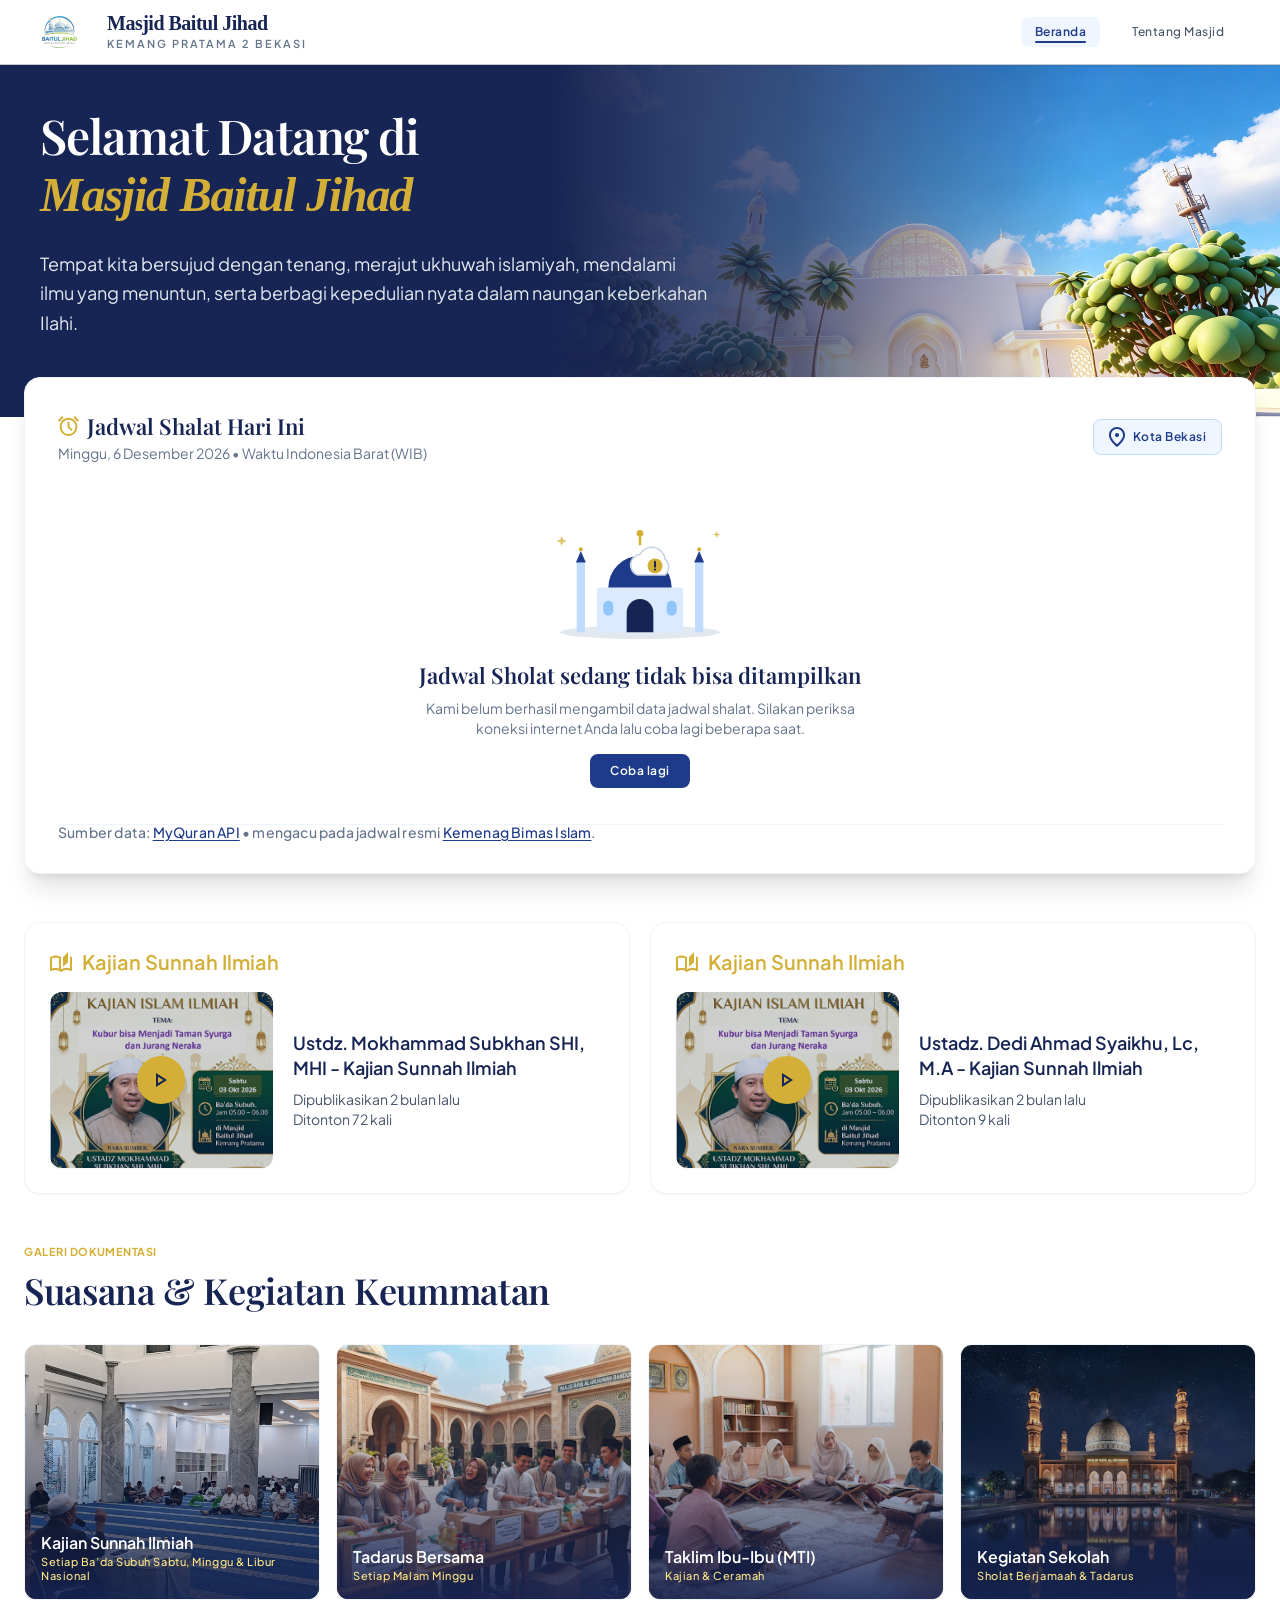
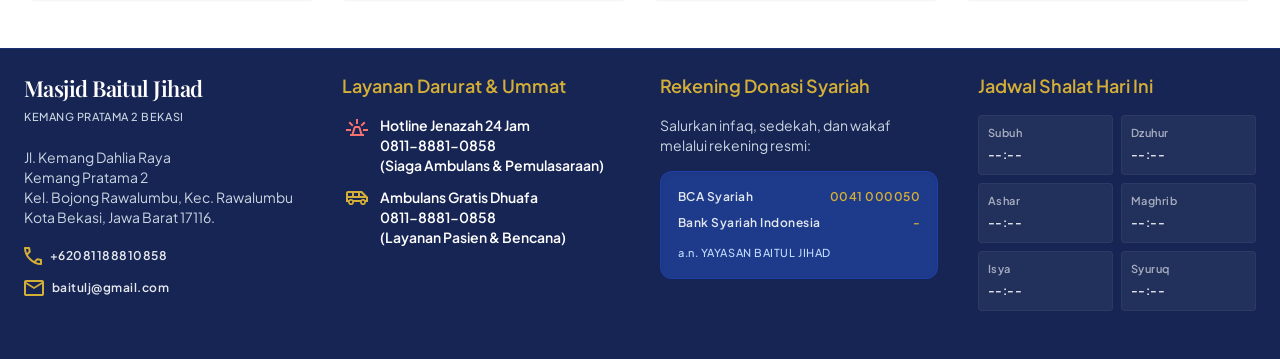
==== index.html @ f1023085 "Initial commit Co-Authored-By: Claude Sonnet 5.5 <noreply@anthropic.com>" ====
<!DOCTYPE html>
<html lang="id">
<head>
  <meta charset="UTF-8">
  <meta name="viewport" content="width=device-width, initial-scale=1">
  <title>Masjid Baitul Jihad — Beranda &amp; Jadwal Shalat</title>
  <link rel="preconnect" href="https://fonts.googleapis.com">
  <link rel="preconnect" href="https://fonts.gstatic.com" crossorigin>
  <link href="https://fonts.googleapis.com/css2?family=Playfair+Display:wght@500;600;700&family=Plus+Jakarta+Sans:wght@400;500;600;700&display=swap" rel="stylesheet">
  <link rel="stylesheet" href="css/style.css">
</head>
<body>
  <header class="site-header">
    <div class="container">
      <a href="index.html" class="brand">
        <img src="assets/images/logo.png" alt="Logo Masjid Baitul Jihad">
        <div>
          <div class="brand-name">Masjid Baitul Jihad</div>
          <div class="brand-sub">Kemang Pratama 2 Bekasi</div>
        </div>
      </a>
      <nav class="nav">
        <a href="index.html" class="active">Beranda</a>
        <a href="tentang.html">Tentang Masjid</a>
      </nav>
    </div>
  </header>

  <main>
    <section class="hero">
      <div class="hero-img"><img src="assets/images/hero.png" alt="Kemegahan Arsitektur Masjid Baitul Jihad"></div>
      <div class="hero-content">
        <h1>Selamat Datang di <span class="title-italic">Masjid Baitul Jihad</span></h1>
        <p>Tempat kita bersujud dengan tenang, merajut ukhuwah islamiyah, mendalami ilmu yang menuntun, serta berbagi kepedulian nyata dalam naungan keberkahan Ilahi.</p>
      </div>
    </section>

    <section class="prayer-wrap" aria-label="Jadwal Shalat">
      <div class="prayer-card" id="prayer-card" data-state="loading">
        <div class="prayer-head">
          <div>
            <h2><img src="assets/icons/clock-outline.svg" alt="">Jadwal Shalat Hari Ini</h2>
            <p id="date-line">Memuat jadwal… • Waktu Indonesia Barat (WIB)</p>
          </div>
          <div class="city-chip"><img src="assets/icons/location-pin.svg" alt="">Kota Bekasi</div>
        </div>

        <div class="prayer-error" id="prayer-error" role="alert">
          <img src="assets/images/jadwal-error.svg" alt="" width="200" height="133">
          <h3>Jadwal Sholat sedang tidak bisa ditampilkan</h3>
          <p>Kami belum berhasil mengambil data jadwal shalat. Silakan periksa koneksi internet Anda lalu coba lagi beberapa saat.</p>
          <button type="button" class="retry-btn" id="prayer-retry">Coba lagi</button>
        </div>

        <div class="next-bar">
          <div class="mosaic"><img src="assets/images/mosaic-pattern.jpg" alt=""></div>
          <div class="next-info">
            <div class="next-icon"><img src="assets/icons/clock.svg" alt=""></div>
            <div>
              <div class="next-label">
                <span class="eyebrow">Waktu shalat berikutnya</span>
              </div>
              <div class="next-line">
                <div class="next-name" id="next-name">--:-- WIB</div>
                <span class="pill">Iqamah +10m</span>
              </div>
            </div>
          </div>
          <div class="countdown" id="countdown">
            <div class="cd-unit"><span class="cd-num" id="cd-h">--</span><span class="cd-label">Jam</span></div>
            <span class="cd-sep">:</span>
            <div class="cd-unit"><span class="cd-num" id="cd-m">--</span><span class="cd-label">Menit</span></div>
            <span class="cd-sep">:</span>
            <div class="cd-unit"><span class="cd-num" id="cd-s">--</span><span class="cd-label">Detik</span></div>
          </div>
        </div>

        <div class="timetable">
          <div class="slot" data-prayer="imsak"><span class="slot-badge">Berikutnya</span><span class="slot-name">Imsak</span><span class="slot-time">--:--</span></div>
          <div class="slot" data-prayer="subuh"><span class="slot-badge">Berikutnya</span><span class="slot-name">Subuh</span><span class="slot-time">--:--</span></div>
          <div class="slot" data-prayer="terbit"><span class="slot-badge">Berikutnya</span><span class="slot-name">Syuruq</span><span class="slot-time">--:--</span></div>
          <div class="slot" data-prayer="dzuhur"><span class="slot-badge">Berikutnya</span><span class="slot-name">Dzuhur</span><span class="slot-time">--:--</span></div>
          <div class="slot" data-prayer="ashar"><span class="slot-badge">Berikutnya</span><span class="slot-name">Ashar</span><span class="slot-time">--:--</span></div>
          <div class="slot" data-prayer="maghrib"><span class="slot-badge">Berikutnya</span><span class="slot-name">Maghrib</span><span class="slot-time">--:--</span></div>
          <div class="slot" data-prayer="isya"><span class="slot-badge">Berikutnya</span><span class="slot-name">Isya</span><span class="slot-time">--:--</span></div>
        </div>

        <p class="prayer-source">Sumber data: <a href="https://api.myquran.com/" target="_blank" rel="noopener">MyQuran API</a> • mengacu pada jadwal resmi <a href="https://bimasislam.kemenag.go.id/jadwalshalat" target="_blank" rel="noopener">Kemenag Bimas Islam</a>.</p>
      </div>
    </section>

    <section class="kajian" aria-label="Kajian Terbaru">
      <article class="kajian-card" data-slot="sabtu">
        <div>
          <h3><img src="assets/icons/book.svg" alt="">Kajian Sunnah Ilmiah</h3>
          <div class="kajian-body" data-state="empty">
            <a class="video-thumb" href="https://www.youtube.com/@Baitulj" target="_blank" rel="noopener" aria-label="Buka kanal YouTube Masjid Baitul Jihad">
              <img data-field="thumb" src="assets/images/kajian-sabtu.jpg" alt="">
              <div class="video-overlay"><div class="play-btn"><img src="assets/icons/play.svg" alt=""></div></div>
            </a>
            <div class="kajian-text">
              <h4 data-field="title">Video terbaru belum tersedia</h4>
              <div class="kajian-stats">
                <p data-field="meta">Dipublikasikan di YouTube</p>
                <p data-field="views">Kanal YouTube Masjid Baitul Jihad</p>
              </div>
            </div>
          </div>
        </div>
      </article>

      <article class="kajian-card" data-slot="ahad">
        <div>
          <h3><img src="assets/icons/book.svg" alt="">Kajian Sunnah Ilmiah</h3>
          <div class="kajian-body" data-state="empty">
            <a class="video-thumb" href="https://www.youtube.com/@Baitulj" target="_blank" rel="noopener" aria-label="Buka kanal YouTube Masjid Baitul Jihad">
              <img data-field="thumb" src="assets/images/kajian-sabtu.jpg" alt="">
              <div class="video-overlay"><div class="play-btn"><img src="assets/icons/play.svg" alt=""></div></div>
            </a>
            <div class="kajian-text">
              <h4 data-field="title">Video terbaru belum tersedia</h4>
              <div class="kajian-stats">
                <p data-field="meta">Dipublikasikan di YouTube</p>
                <p data-field="views">Kanal YouTube Masjid Baitul Jihad</p>
              </div>
            </div>
          </div>
        </div>
      </article>
    </section>

    <section class="section" aria-label="Galeri">
      <div class="section-head">
        <span class="eyebrow">Galeri Dokumentasi</span>
        <h2>Suasana &amp; Kegiatan Keummatan</h2>
      </div>
      <div class="gallery">
        <figure class="photo">
          <img src="assets/images/gallery-1.jpg" alt="Kajian Sunnah Ilmiah">
          <figcaption class="photo-caption"><strong>Kajian Sunnah Ilmiah</strong><span>Setiap Ba’da Subuh Sabtu, Minggu &amp; Libur Nasional</span></figcaption>
        </figure>
        <figure class="photo">
          <img src="assets/images/gallery-2.jpg" alt="Tadarus Bersama">
          <figcaption class="photo-caption"><strong>Tadarus Bersama</strong><span>Setiap Malam Minggu</span></figcaption>
        </figure>
        <figure class="photo">
          <img src="assets/images/gallery-3.jpg" alt="Taklim Ibu-Ibu (MTI)">
          <figcaption class="photo-caption"><strong>Taklim Ibu-Ibu (MTI)</strong><span>Kajian &amp; Ceramah</span></figcaption>
        </figure>
        <figure class="photo">
          <img src="assets/images/gallery-4.jpg" alt="Kegiatan Sekolah">
          <figcaption class="photo-caption"><strong>Kegiatan Sekolah</strong><span>Sholat Berjamaah &amp; Tadarus</span></figcaption>
        </figure>
      </div>
    </section>
  </main>

  <footer class="site-footer">
    <div class="footer-grid">
      <div class="footer-col">
        <div class="footer-brand"><strong>Masjid Baitul Jihad</strong><span>Kemang Pratama 2 Bekasi</span></div>
        <p class="footer-addr">Jl. Kemang Dahlia Raya<br>Kemang Pratama 2<br>Kel. Bojong Rawalumbu, Kec. Rawalumbu<br>Kota Bekasi, Jawa Barat 17116.</p>
        <div class="footer-contact">
          <div><img src="assets/icons/phone.svg" width="18" height="18" alt="">+62081188810858</div>
          <div><img src="assets/icons/mail.svg" width="20" height="16" alt="">baitulj@gmail.com</div>
        </div>
      </div>
      <div class="footer-col">
        <h4>Layanan Darurat &amp; Ummat</h4>
        <div>
          <div class="service"><img src="assets/icons/hotline.svg" alt=""><div>Hotline Jenazah 24 Jam<br>0811-8881-0858<br>(Siaga Ambulans &amp; Pemulasaraan)</div></div>
          <div class="service"><img src="assets/icons/ambulance.svg" alt=""><div>Ambulans Gratis Dhuafa<br>0811-8881-0858<br>(Layanan Pasien &amp; Bencana)</div></div>
        </div>
      </div>
      <div class="footer-col">
        <h4>Rekening Donasi Syariah</h4>
        <p>Salurkan infaq, sedekah, dan wakaf<br>melalui rekening resmi:</p>
        <div class="bank-card">
          <div class="bank-row"><span>BCA Syariah</span><b>0041 000050</b></div>
          <div class="bank-row"><span>Bank Syariah Indonesia</span><b>-</b></div>
          <div class="bank-owner">a.n. YAYASAN BAITUL JIHAD</div>
        </div>
      </div>
      <div class="footer-col">
        <h4>Jadwal Shalat Hari Ini</h4>
        <div class="mini-times">
          <div class="mini-time" data-mini="subuh" data-label="Subuh"><small>Subuh</small><span>--:--</span></div>
          <div class="mini-time" data-mini="dzuhur" data-label="Dzuhur"><small>Dzuhur</small><span>--:--</span></div>
          <div class="mini-time" data-mini="ashar" data-label="Ashar"><small>Ashar</small><span>--:--</span></div>
          <div class="mini-time" data-mini="maghrib" data-label="Maghrib"><small>Maghrib</small><span>--:--</span></div>
          <div class="mini-time" data-mini="isya" data-label="Isya"><small>Isya</small><span>--:--</span></div>
          <div class="mini-time" data-mini="terbit" data-label="Syuruq"><small>Syuruq</small><span>--:--</span></div>
        </div>
      </div>
    </div>
  </footer>

  <script src="js/main.js"></script>
  <script src="js/youtube.js"></script>
</body>
</html>
---- css/style.css ----
:root {
  --navy-950: #172554;
  --navy-900: #1e3a8a;
  --navy-800: #1e40af;
  --gold: #d4af37;
  --slate-50: #f8fafc;
  --slate-100: #f1f5f9;
  --slate-200: #e2e8f0;
  --slate-300: #cbd5e1;
  --slate-500: #64748b;
  --slate-600: #475569;
  --slate-700: #334155;
  --serif: "Playfair Display", Georgia, serif;
  --sans: "Plus Jakarta Sans", system-ui, sans-serif;
}

*, *::before, *::after { box-sizing: border-box; margin: 0; padding: 0; }
html { scroll-behavior: smooth; -webkit-text-size-adjust: 100%; text-size-adjust: 100%; }
body { font-family: var(--sans); color: var(--slate-600); background: #fff; line-height: 1.5; -webkit-font-smoothing: antialiased; }
img { display: block; max-width: 100%; }
a { color: inherit; text-decoration: none; }
.container { max-width: 1280px; margin: 0 auto; padding: 0 24px; }
.eyebrow { font-size: 11px; font-weight: 700; letter-spacing: .55px; text-transform: uppercase; color: var(--gold); }
.title-italic { font-family: "Liberation Serif", "Times New Roman", serif; font-style: italic; font-weight: 700; color: var(--gold); }

/* Header */
.site-header { position: sticky; top: 0; z-index: 50; background: rgba(255,255,255,.95); backdrop-filter: blur(6px); border-bottom: 1px solid #c7c7cc; box-shadow: 0 1px 2px rgba(0,0,0,.05); }
.site-header .container { height: 64px; display: flex; align-items: center; justify-content: space-between; }
.brand { display: flex; align-items: center; gap: 12px; }
.brand img { height: 40px; width: auto; }
.brand-name { font-family: "Liberation Serif", "Times New Roman", serif; font-weight: 700; font-size: 20px; letter-spacing: -.5px; color: var(--navy-950); line-height: 25px; }
.brand-sub { font-size: 11px; font-weight: 600; letter-spacing: 1.98px; text-transform: uppercase; color: var(--slate-500); line-height: 16.5px; }
.nav { display: flex; align-items: center; gap: 20px; padding: 0 20px; }
.nav a { position: relative; padding: 6px 12px; border-radius: 8px; font-size: 12px; font-weight: 500; letter-spacing: .48px; color: var(--slate-600); transition: background .2s; }
.nav a:hover { background: var(--slate-100); }
.nav a.active { background: #eff6ff; color: var(--navy-900); font-weight: 600; padding: 6px 14px; }
.nav a.active::after { content: ""; position: absolute; left: 14px; right: 14px; bottom: 4px; height: 2px; border-radius: 9999px; background: var(--navy-900); }

/* Hero */
.hero { position: relative; background: var(--navy-950); overflow: hidden; }
.hero-img { position: absolute; top: 0; bottom: 0; right: 0; width: 60%; }
.hero-img img { width: 100%; height: 100%; object-fit: cover; object-position: right center; }
.hero-img::after { content: ""; position: absolute; inset: 0; background: linear-gradient(90deg, var(--navy-950) 5.6%, rgba(23,37,84,.7) 36.6%, rgba(23,37,84,0) 74.8%); }
.hero-content { position: relative; padding: 40px 24px 80px 40px; max-width: 1280px; margin: 0 auto; }
.hero h1, .page-banner h1 { font-family: var(--serif); font-weight: 600; font-size: 48px; line-height: 60px; letter-spacing: -1.2px; color: #fff; }
.hero h1 .title-italic, .page-banner h1 .title-italic { display: block; }
.hero p { margin-top: 24px; max-width: 672px; font-size: 18px; line-height: 29.25px; color: var(--slate-200); }

/* Prayer card */
.prayer-wrap { position: relative; padding: 0 24px; margin-top: -40px; z-index: 5; }
.prayer-card { max-width: 1232px; margin: 0 auto; background: #fff; border: 1px solid var(--slate-100); border-radius: 16px; padding: 33px; box-shadow: 0 20px 25px -5px rgba(0,0,0,.1), 0 8px 10px -6px rgba(0,0,0,.1); }
.prayer-head { display: flex; justify-content: space-between; align-items: center; gap: 16px; padding-bottom: 24px; flex-wrap: wrap; }
.prayer-head h2 { display: flex; align-items: center; gap: 8px; font-family: var(--serif); font-weight: 600; font-size: 22px; line-height: 30px; color: var(--navy-950); }
.prayer-head h2 img { width: 21px; height: 20px; }
.prayer-head p { font-size: 14px; line-height: 20px; color: var(--slate-500); margin-top: 2px; }
.city-chip { display: flex; align-items: center; gap: 8px; background: #eff6ff; border: 1px solid #bfdbfe; border-radius: 8px; padding: 7px 15px; font-size: 12px; font-weight: 600; letter-spacing: .48px; color: var(--navy-900); }
.city-chip img { width: 16px; height: 20px; }
.next-bar { position: relative; overflow: hidden; display: flex; justify-content: space-between; align-items: center; gap: 16px; flex-wrap: wrap; padding: 21px; border: 1px solid var(--navy-800); border-radius: 12px; background: linear-gradient(90deg, var(--navy-950), var(--navy-900) 50%, var(--navy-950)); box-shadow: 0 10px 15px -3px rgba(0,0,0,.1), 0 4px 6px -4px rgba(0,0,0,.1); }
.next-bar .mosaic { position: absolute; inset: 0; opacity: .1; }
.next-bar .mosaic img { width: 100%; height: 100%; object-fit: cover; }
.next-info { position: relative; display: flex; align-items: center; gap: 16px; }
.next-icon { flex: none; width: 48px; height: 48px; background: var(--gold); border-radius: 12px; display: grid; place-items: center; box-shadow: 0 1px 1px rgba(0,0,0,.05); }
.next-icon img { width: 20px; height: 20px; }
.next-label { display: flex; align-items: center; gap: 8px; }
.next-label .eyebrow { font-weight: 700; }
.pill { background: rgba(255,255,255,.1); border: 1px solid rgba(255,255,255,.2); border-radius: 9999px; padding: 3px 9px; font-size: 11px; font-weight: 600; letter-spacing: .55px; color: #fff; }
.next-line { display: flex; align-items: center; flex-wrap: wrap; gap: 4px 12px; }
.next-name { font-size: 20px; font-weight: 600; line-height: 28px; color: #fff; }
.countdown { position: relative; display: flex; align-items: center; gap: 12px; padding: 11px 21px; background: rgba(0,0,0,.25); backdrop-filter: blur(4px); border: 1px solid rgba(255,255,255,.1); border-radius: 12px; }
.cd-unit { display: flex; flex-direction: column; align-items: center; min-width: 32px; }
.cd-num { font-family: var(--serif); font-weight: 700; font-size: 22px; line-height: 30px; color: var(--gold); }
.cd-label { font-size: 11px; font-weight: 500; letter-spacing: .55px; color: var(--slate-300); line-height: 14px; }
.cd-sep { font-family: var(--serif); font-weight: 500; font-size: 22px; color: var(--gold); line-height: 30px; align-self: flex-start; padding-top: 0; }
.timetable { display: flex; gap: 16px; padding-top: 30px; }
.slot { position: relative; flex: 1; display: flex; flex-direction: column; align-items: center; justify-content: center; background: var(--slate-50); border: 1px solid var(--slate-100); border-radius: 12px; padding: 21px 17px; }
.slot-name { font-size: 11px; font-weight: 500; letter-spacing: .55px; text-transform: uppercase; color: var(--slate-500); line-height: 14px; }
.slot-time { margin-top: 4px; font-size: 20px; font-weight: 700; line-height: 28px; color: var(--navy-950); }
.slot.active { background: var(--navy-900); border: 2px solid var(--gold); padding: 18px; box-shadow: 0 10px 15px -3px rgba(0,0,0,.1), 0 4px 6px -4px rgba(0,0,0,.1); }
.slot.active .slot-name { color: #fcd34d; font-weight: 700; }
.slot.active .slot-time { font-family: var(--serif); font-size: 22px; line-height: 30px; color: #fff; }
.slot-badge { display: none; position: absolute; top: -10px; left: 50%; transform: translateX(-50%); background: var(--gold); color: var(--navy-950); font-size: 11px; font-weight: 700; letter-spacing: .55px; padding: 2px 10px; border-radius: 9999px; white-space: nowrap; }
.slot.active .slot-badge { display: block; }

/* Kajian */
.kajian { display: flex; gap: 20px; padding: 48px 24px 20px; max-width: 1280px; margin: 0 auto; }
.kajian-card { flex: 1; min-width: 0; display: flex; flex-direction: column; justify-content: space-between; background: #fff; border: 1px solid var(--slate-100); border-radius: 16px; padding: 25px; box-shadow: 0 1px 1px rgba(0,0,0,.05); }
.kajian-card h3 { font-size: 20px; font-weight: 600; line-height: 28px; color: var(--navy-950); padding-bottom: 16px; }
.kajian-body { display: grid; grid-template-columns: 5fr 7fr; gap: 20px; min-height: 176px; }
.video-thumb { position: relative; height: 176px; border-radius: 12px; overflow: hidden; box-shadow: 0 1px 2px rgba(0,0,0,.05); cursor: pointer; }
.video-thumb img { width: 100%; height: 100%; object-fit: cover; transition: transform .4s; }
.video-thumb:hover img { transform: scale(1.05); }
.video-overlay { position: absolute; inset: 0; background: rgba(23,37,84,.2); display: grid; place-items: center; }
.play-btn { width: 48px; height: 48px; border-radius: 9999px; background: var(--gold); display: grid; place-items: center; box-shadow: 0 10px 15px -3px rgba(0,0,0,.1), 0 4px 6px -4px rgba(0,0,0,.1); transition: transform .2s; }
.video-thumb:hover .play-btn { transform: scale(1.1); }
.play-btn img { width: 11px; height: 14px; }
.duration { position: absolute; right: 8px; bottom: 8px; background: rgba(0,0,0,.7); color: #fff; font-size: 11px; font-weight: 500; letter-spacing: .55px; padding: 2px 8px; border-radius: 4px; }
.kajian-text { display: flex; flex-direction: column; justify-content: center; gap: 14px; padding: 26px 0; }
.kajian-tag { display: flex; align-items: flex-end; gap: 8px; }
.kajian-tag img { width: 22px; height: 19.5px; }
.kajian-tag span { font-size: 11px; font-weight: 700; letter-spacing: .55px; color: var(--gold); line-height: 14px; }
.kajian-text h4 { font-size: 18px; font-weight: 600; line-height: 24.75px; color: var(--navy-950); }
.kajian-text p { font-size: 14px; line-height: 20px; color: var(--slate-600); }

/* Gallery */
.section { max-width: 1280px; margin: 0 auto; padding: 24px; }
.section-head { margin-bottom: 32px; }
.section-head .eyebrow { display: block; padding-top: 6px; margin-bottom: 7px; }
.section-head h2 { font-family: var(--serif); font-weight: 600; font-size: 36px; line-height: 44px; letter-spacing: -.36px; color: var(--navy-950); }
.gallery { display: grid; grid-template-columns: repeat(4, 1fr); gap: 16px; }
.photo { position: relative; height: 256px; border: 1px solid var(--slate-100); border-radius: 12px; overflow: hidden; box-shadow: 0 1px 2px rgba(0,0,0,.05); }
.photo img { width: 100%; height: 100%; object-fit: cover; transition: transform .5s; }
.photo:hover img { transform: scale(1.06); }
.photo-caption { position: absolute; inset: 0; display: flex; flex-direction: column; justify-content: flex-end; padding: 16px; background: linear-gradient(to top, rgba(23,37,84,.9), rgba(23,37,84,.3) 50%, rgba(23,37,84,0)); }
.photo-caption strong { font-size: 16px; font-weight: 600; line-height: 24px; color: #fff; }
.photo-caption span { font-size: 11px; font-weight: 500; letter-spacing: .55px; line-height: 14px; color: #fde68a; }

/* Footer */
.site-footer { background: var(--navy-950); border-top: 1px solid rgba(30,58,138,.6); margin-top: 24px; }
.footer-grid { display: flex; gap: 40px; padding: 24px 24px 48px; max-width: 1280px; margin: 0 auto; }
.footer-col { flex: 1; display: flex; flex-direction: column; gap: 16px; min-width: 0; }
.footer-col:first-child { flex: 0 0 278px; gap: 20px; }
.footer-brand strong { display: block; font-family: var(--serif); font-weight: 600; font-size: 22px; line-height: 30px; letter-spacing: -.55px; color: #fff; }
.footer-brand span { font-size: 11px; font-weight: 500; letter-spacing: .55px; text-transform: uppercase; color: var(--slate-300); }
.footer-addr { font-size: 14px; line-height: 22.75px; color: var(--slate-300); }
.footer-contact { display: flex; flex-direction: column; gap: 14px; }
.footer-contact div { display: flex; align-items: center; gap: 8px; font-size: 12px; font-weight: 600; letter-spacing: .48px; color: rgba(255,255,255,.9); }
.footer-col h4 { font-size: 18px; font-weight: 600; line-height: 26px; color: var(--gold); }
.footer-col > p { font-size: 14px; line-height: 20px; color: var(--slate-300); }
.service { display: flex; gap: 8px; font-size: 14px; font-weight: 600; line-height: 20px; color: #fff; }
.service + .service { margin-top: 12px; }
.service img { flex: none; width: 30px; height: auto; align-self: flex-start; }
.bank-card { background: var(--navy-900); border: 1px solid rgba(30,64,175,.8); border-radius: 12px; padding: 17px; display: flex; flex-direction: column; gap: 10px; box-shadow: inset 0 2px 4px rgba(0,0,0,.05); }
.bank-row { display: flex; justify-content: space-between; font-size: 12px; font-weight: 600; letter-spacing: .48px; color: var(--slate-200); line-height: 16px; }
.bank-row b { color: var(--gold); font-weight: 600; }
.bank-owner { padding-top: 4px; font-size: 11px; font-weight: 500; letter-spacing: .55px; color: #bfdbfe; }
.mini-times { display: grid; grid-template-columns: 1fr 1fr; gap: 8px; }
.mini-time { background: rgba(255,255,255,.05); border: 1px solid rgba(255,255,255,.05); border-radius: 4px; padding: 9px; }
.mini-time small { display: block; font-size: 11px; font-weight: 600; letter-spacing: .48px; color: rgba(255,255,255,.6); line-height: 16px; }
.mini-time span { font-size: 12px; font-weight: 600; letter-spacing: .48px; color: #fff; line-height: 16px; }
.mini-time.active { background: var(--navy-900); border-color: var(--gold); }
.mini-time.active small { color: var(--gold); }
.mini-time.active span { font-weight: 700; }

/* About page */
.page-banner { background: linear-gradient(90deg, #0f172a, var(--navy-900) 50%, var(--navy-950)); border-bottom: 1px solid rgba(251,191,36,.2); padding: 60px 24px 61px; }
.page-banner .inner { max-width: 1232px; margin: 0 auto; }
.page-banner h1 { display: flex; flex-wrap: wrap; gap: 0 16px; }
.page-banner h1 .title-italic { display: inline; }
.page-banner p { margin-top: 15.5px; max-width: 700px; font-size: 18px; line-height: 28px; color: var(--slate-200); }
.about-bg { background: var(--slate-50); }
.profile { background: #fff; border-top: 1px solid rgba(226,232,240,.7); border-bottom: 1px solid rgba(226,232,240,.7); }
.profile .inner { max-width: 1280px; margin: 0 auto; padding: 0 24px 30px; }
.profile-split { display: grid; grid-template-columns: minmax(0, 7fr) minmax(0, 5fr); gap: 40px; padding: 20px 0; align-items: center; }
.profile-split h2 { font-family: var(--serif); font-weight: 600; font-size: 36px; line-height: 44px; letter-spacing: -.9px; color: var(--navy-900); margin-bottom: 20px; }
.profile-split p { font-size: 18px; line-height: 29px; color: var(--slate-600); }
.profile-split p + p { margin-top: 20px; }
.milestones { display: grid; grid-template-columns: 1fr 1fr; gap: 16px; }
.milestone { background: #fff; border: 1px solid rgba(226,232,240,.8); border-radius: 16px; padding: 25px; text-align: center; box-shadow: 0 1px 1px rgba(0,0,0,.05); }
.milestone b { display: block; font-family: var(--serif); font-weight: 700; font-size: 48px; line-height: 56px; letter-spacing: -.96px; color: var(--gold); }
.milestone b small { font-size: 32px; }
.milestone span { margin-top: 4px; display: block; font-size: 11px; font-weight: 500; letter-spacing: .55px; text-transform: uppercase; color: var(--slate-500); line-height: 14px; }
.history { display: grid; grid-template-columns: repeat(3, 1fr); gap: 24px; margin-top: 30px; }
.history .photo { border: 1px solid var(--slate-200); border-radius: 16px; }
.history .photo-caption { padding: 20px; }
.history .photo-caption strong { font-size: 14px; line-height: 20px; }
.contact { max-width: 1280px; margin: 0 auto; padding: 40px 24px; }
.contact .section-head { margin-bottom: 24px; }
.contact .section-head .eyebrow { color: #f59e0b; font-size: 12px; letter-spacing: .6px; }
.contact-card { width: 100%; max-width: 620px; background: #fff; border: 1px solid var(--slate-100); border-radius: 24px; padding: 25px; display: flex; flex-direction: column; gap: 24px; box-shadow: 0 1px 1px rgba(0,0,0,.05); }
.map { position: relative; height: 320px; border: 1px solid var(--slate-200); border-radius: 16px; overflow: hidden; }
.map > img { width: 100%; height: 100%; object-fit: cover; }
.map-actions { position: absolute; left: 16px; right: 16px; bottom: 16px; display: flex; gap: 8px; flex-wrap: wrap; }
.map-btn { display: flex; align-items: center; gap: 8px; padding: 10px 16px; border-radius: 12px; font-size: 12px; font-weight: 600; letter-spacing: .48px; transition: transform .2s; }
.map-btn:hover { transform: translateY(-1px); }
.map-btn img { width: 15px; height: 15px; }
.map-btn.primary { background: var(--navy-900); color: #fff; box-shadow: 0 10px 15px -3px rgba(0,0,0,.1), 0 4px 6px -4px rgba(0,0,0,.1); }
.map-btn.secondary { background: rgba(255,255,255,.95); backdrop-filter: blur(4px); color: var(--navy-900); border: 1px solid rgba(30,58,138,.2); box-shadow: 0 4px 6px -1px rgba(0,0,0,.1), 0 2px 4px -2px rgba(0,0,0,.1); }
.socials { display: flex; justify-content: space-between; align-items: center; flex-wrap: wrap; gap: 12px; border-top: 1px solid var(--slate-100); padding-top: 17px; }
.socials > span { font-size: 12px; font-weight: 600; letter-spacing: .48px; color: var(--slate-600); }
.social-links { display: flex; gap: 10px; }
.social-link { display: flex; align-items: center; gap: 8px; height: 70px; padding: 8px 14px; background: var(--slate-50); border: 1px solid var(--slate-200); border-radius: 12px; font-size: 12px; font-weight: 600; letter-spacing: .48px; color: var(--slate-700); transition: border-color .2s; }
.social-link:hover { border-color: var(--navy-900); }
.social-icon { width: 40px; height: 40px; border-radius: 10px; display: grid; place-items: center; }
.social-icon img { width: 24px; height: 24px; }

/* Responsive */
@media (max-width: 1024px) {
  .timetable { flex-wrap: wrap; }
  .slot { flex: 1 1 140px; }
  .gallery { grid-template-columns: repeat(2, 1fr); }
  .kajian { flex-direction: column; }
  .footer-grid { flex-wrap: wrap; }
  .footer-col, .footer-col:first-child { flex: 1 1 280px; }
  .profile-split { grid-template-columns: minmax(0, 1fr); }
}
@media (max-width: 720px) {
  .site-header .container { height: auto; flex-wrap: wrap; padding-bottom: 10px; }
  .brand { padding: 12px 0 8px; }
  .nav { width: 100%; gap: 8px; padding: 8px 0 0; border-top: 1px solid var(--slate-100); }
  .nav a, .nav a.active { flex: 1; text-align: center; padding: 8px 12px; }
  .nav a.active::after { left: 22%; right: 22%; bottom: 3px; }
  .brand-sub { letter-spacing: 1px; }
  .hero h1, .page-banner h1 { font-size: 34px; line-height: 44px; }
  .hero-content { padding: 32px 24px 72px; }
  .hero-img { width: 100%; opacity: .5; }
  .kajian-body { grid-template-columns: 1fr; }
  .kajian-text { padding: 0; }
  .gallery, .history { grid-template-columns: 1fr; }
  .section-head h2, .profile-split h2 { font-size: 28px; line-height: 36px; }
  .prayer-card { padding: 20px; }
  .next-bar { flex-direction: column; align-items: stretch; }
  .next-line { flex-direction: column; align-items: flex-start; gap: 8px; }
  .next-name { font-size: 18px; line-height: 26px; }
  .countdown { justify-content: center; }
  .slot { flex: 1 1 40%; }
  .milestones { grid-template-columns: 1fr; }
  .profile-split p { font-size: 16px; line-height: 26px; }
  .footer-grid { padding-bottom: 32px; }
}

/* Prayer card states & source note */
.prayer-source { margin-top: 28px; border-top: 1px solid var(--slate-100); font-size: 14px; line-height: 15px; font-weight: 500; letter-spacing: .2px; color: var(--slate-500); }
.prayer-source a { color: var(--navy-900); text-decoration: underline; text-underline-offset: 2px; }
.prayer-source a:hover { color: var(--navy-800); }
.prayer-error { display: none; flex-direction: column; align-items: center; text-align: center; gap: 8px; padding: 24px 16px 8px; }
.prayer-error img { width: 200px; height: auto; }
.prayer-error h3 { font-family: var(--serif); font-weight: 600; font-size: 22px; line-height: 30px; color: var(--navy-950); margin-top: 8px; }
.prayer-error p { max-width: 460px; font-size: 14px; line-height: 20px; color: var(--slate-500); }
.retry-btn { margin-top: 8px; padding: 9px 20px; border: 0; border-radius: 8px; background: var(--navy-900); color: #fff; font: 600 12px/16px var(--sans); letter-spacing: .48px; cursor: pointer; transition: background .2s; }
.retry-btn:hover { background: var(--navy-800); }
#prayer-card[data-state="error"] .prayer-error { display: flex; }
#prayer-card[data-state="error"] .next-bar,
#prayer-card[data-state="error"] .timetable { display: none; }
#prayer-card[data-state="loading"] .next-bar,
#prayer-card[data-state="loading"] .timetable { opacity: .5; }

/* YouTube cards */
.kajian-card h3 { display: flex; align-items: center; gap: 10px; color: var(--gold); }
.kajian-card h3 img { width: 22px; height: 19.5px; }
.video-thumb { display: block; }
.kajian-body[data-state="empty"] .video-overlay { background: rgba(23,37,84,.55); }
.kajian-text h4 { display: -webkit-box; -webkit-line-clamp: 4; -webkit-box-orient: vertical; overflow: hidden; }

.kajian-stats p { font-size: 14px; line-height: 20px; color: var(--slate-600); }
.kajian-text { gap: 8px; }

.map-attrib { position: absolute; top: 8px; right: 8px; padding: 2px 6px; border-radius: 4px; background: rgba(255,255,255,.85); font-size: 10px; color: var(--slate-600); }
.map-attrib a { text-decoration: underline; }
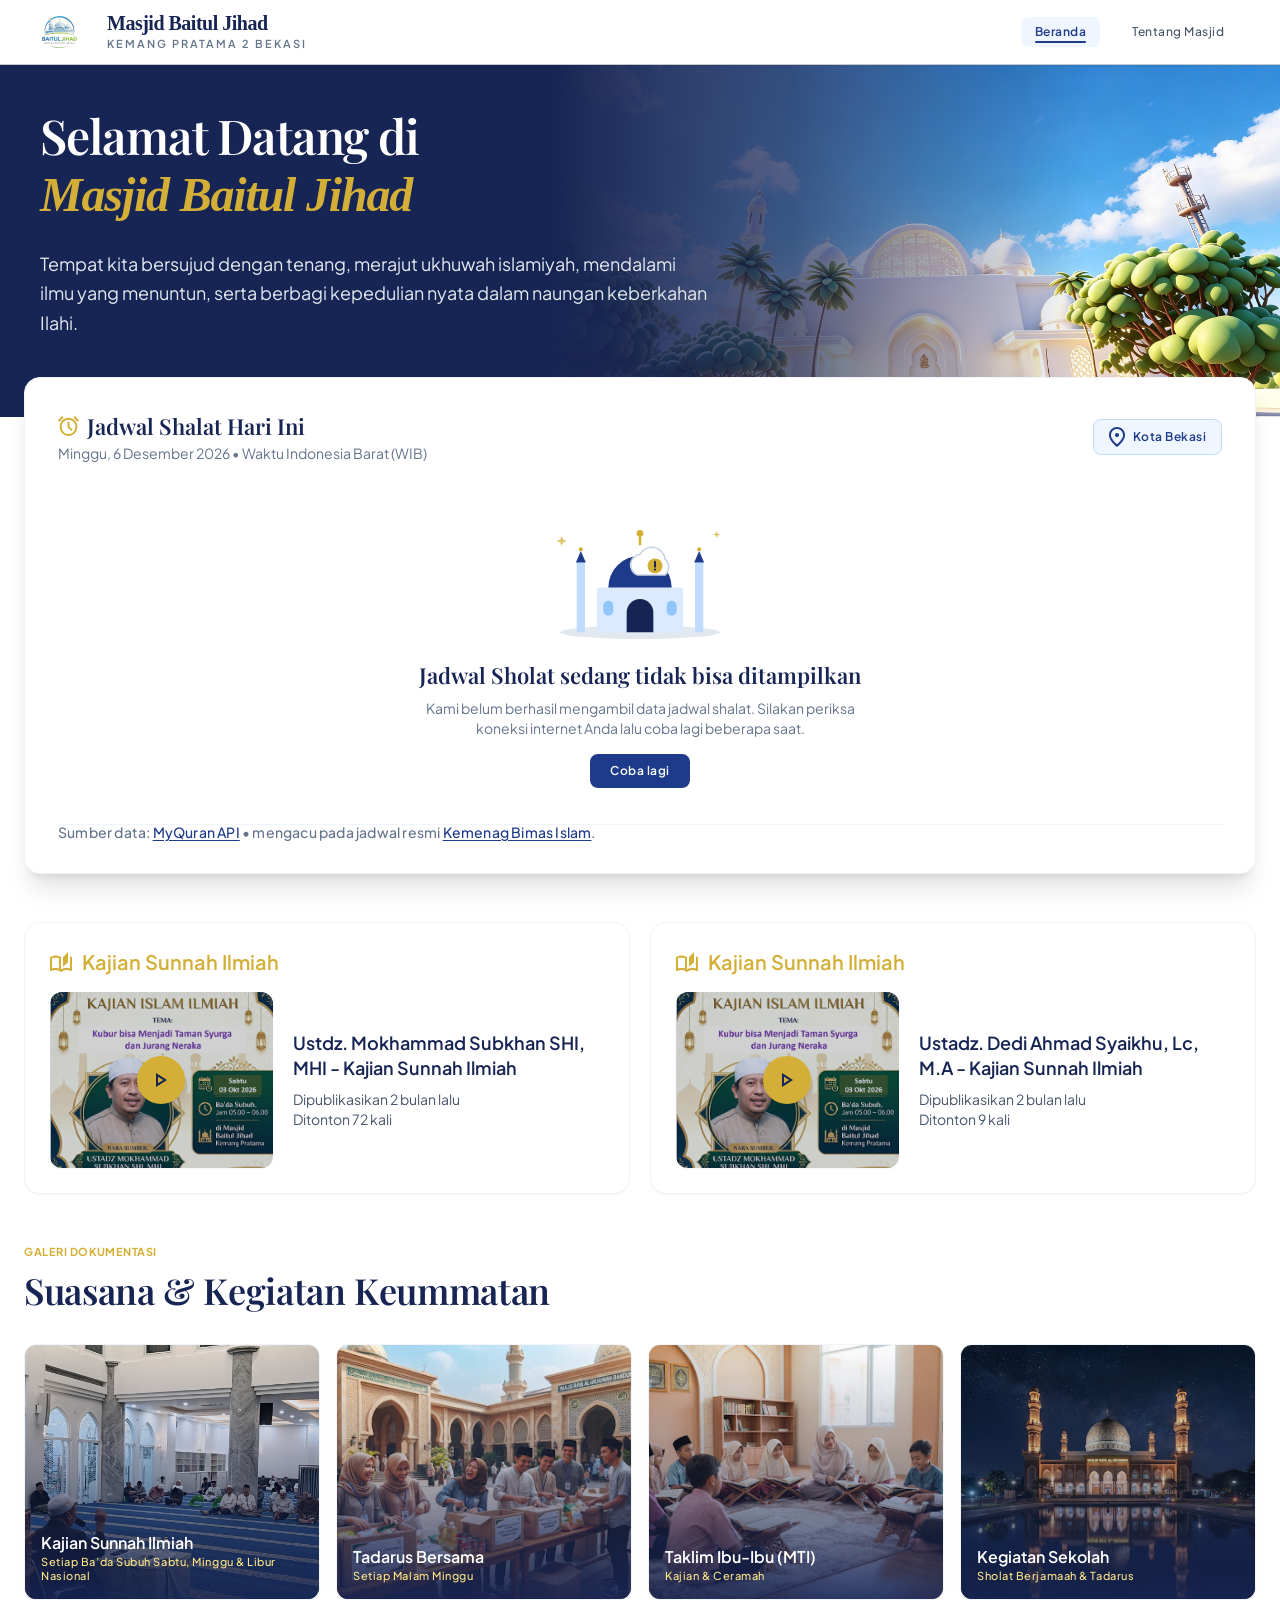
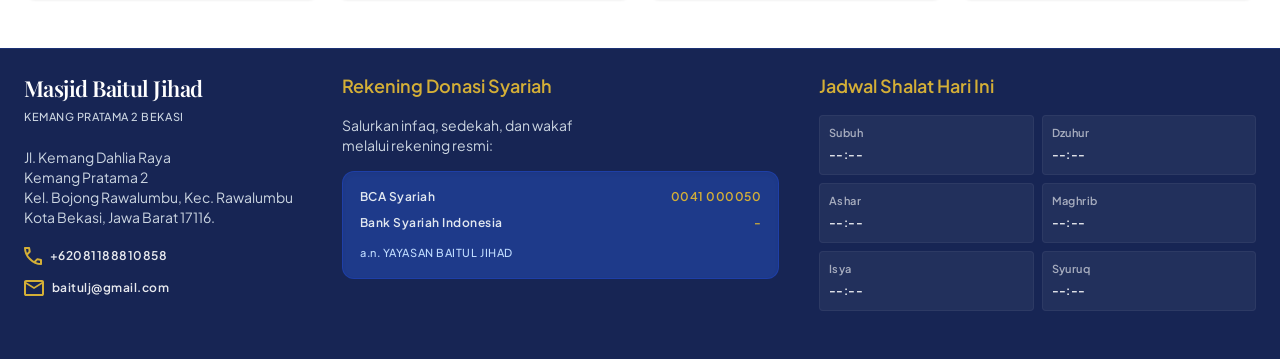
==== commit 40a496d1: "remove 'layanan ummat'" ====
--- a/index.html
+++ b/index.html
@@ -58,7 +58,7 @@
             <div class="next-icon"><img src="assets/icons/clock.svg" alt=""></div>
             <div>
               <div class="next-label">
-                <span class="eyebrow">Waktu shalat berikutnya</span>
+                <span class="eyebrow" id="next-title">Waktu shalat berikutnya</span>
               </div>
               <div class="next-line">
                 <div class="next-name" id="next-name">--:-- WIB</div>
@@ -76,7 +76,6 @@
         </div>
 
         <div class="timetable">
-          <div class="slot" data-prayer="imsak"><span class="slot-badge">Berikutnya</span><span class="slot-name">Imsak</span><span class="slot-time">--:--</span></div>
           <div class="slot" data-prayer="subuh"><span class="slot-badge">Berikutnya</span><span class="slot-name">Subuh</span><span class="slot-time">--:--</span></div>
           <div class="slot" data-prayer="terbit"><span class="slot-badge">Berikutnya</span><span class="slot-name">Syuruq</span><span class="slot-time">--:--</span></div>
           <div class="slot" data-prayer="dzuhur"><span class="slot-badge">Berikutnya</span><span class="slot-name">Dzuhur</span><span class="slot-time">--:--</span></div>
@@ -165,13 +164,13 @@
           <div><img src="assets/icons/mail.svg" width="20" height="16" alt="">baitulj@gmail.com</div>
         </div>
       </div>
-      <div class="footer-col">
-        <h4>Layanan Darurat &amp; Ummat</h4>
+      <!-- <div class="footer-col">
+        <h4>Layanan Ummat</h4>
         <div>
           <div class="service"><img src="assets/icons/hotline.svg" alt=""><div>Hotline Jenazah 24 Jam<br>0811-8881-0858<br>(Siaga Ambulans &amp; Pemulasaraan)</div></div>
           <div class="service"><img src="assets/icons/ambulance.svg" alt=""><div>Ambulans Gratis Dhuafa<br>0811-8881-0858<br>(Layanan Pasien &amp; Bencana)</div></div>
         </div>
-      </div>
+      </div> -->
       <div class="footer-col">
         <h4>Rekening Donasi Syariah</h4>
         <p>Salurkan infaq, sedekah, dan wakaf<br>melalui rekening resmi:</p>
--- a/css/style.css
+++ b/css/style.css
@@ -55,7 +55,7 @@
 .prayer-head p { font-size: 14px; line-height: 20px; color: var(--slate-500); margin-top: 2px; }
 .city-chip { display: flex; align-items: center; gap: 8px; background: #eff6ff; border: 1px solid #bfdbfe; border-radius: 8px; padding: 7px 15px; font-size: 12px; font-weight: 600; letter-spacing: .48px; color: var(--navy-900); }
 .city-chip img { width: 16px; height: 20px; }
-.next-bar { position: relative; overflow: hidden; display: flex; justify-content: space-between; align-items: center; gap: 16px; flex-wrap: wrap; padding: 21px; border: 1px solid var(--navy-800); border-radius: 12px; background: linear-gradient(90deg, var(--navy-950), var(--navy-900) 50%, var(--navy-950)); box-shadow: 0 10px 15px -3px rgba(0,0,0,.1), 0 4px 6px -4px rgba(0,0,0,.1); }
+.next-bar { min-height: 108px; position: relative; overflow: hidden; display: flex; justify-content: space-between; align-items: center; gap: 16px; flex-wrap: wrap; padding: 21px; border: 1px solid var(--navy-800); border-radius: 12px; background: linear-gradient(90deg, var(--navy-950), var(--navy-900) 50%, var(--navy-950)); box-shadow: 0 10px 15px -3px rgba(0,0,0,.1), 0 4px 6px -4px rgba(0,0,0,.1); }
 .next-bar .mosaic { position: absolute; inset: 0; opacity: .1; }
 .next-bar .mosaic img { width: 100%; height: 100%; object-fit: cover; }
 .next-info { position: relative; display: flex; align-items: center; gap: 16px; }
@@ -66,6 +66,7 @@
 .pill { background: rgba(255,255,255,.1); border: 1px solid rgba(255,255,255,.2); border-radius: 9999px; padding: 3px 9px; font-size: 11px; font-weight: 600; letter-spacing: .55px; color: #fff; }
 .next-line { display: flex; align-items: center; flex-wrap: wrap; gap: 4px 12px; }
 .next-name { font-size: 20px; font-weight: 600; line-height: 28px; color: #fff; }
+.countdown[hidden] { display: none; }
 .countdown { position: relative; display: flex; align-items: center; gap: 12px; padding: 11px 21px; background: rgba(0,0,0,.25); backdrop-filter: blur(4px); border: 1px solid rgba(255,255,255,.1); border-radius: 12px; }
 .cd-unit { display: flex; flex-direction: column; align-items: center; min-width: 32px; }
 .cd-num { font-family: var(--serif); font-weight: 700; font-size: 22px; line-height: 30px; color: var(--gold); }
@@ -208,7 +209,7 @@
   .gallery, .history { grid-template-columns: 1fr; }
   .section-head h2, .profile-split h2 { font-size: 28px; line-height: 36px; }
   .prayer-card { padding: 20px; }
-  .next-bar { flex-direction: column; align-items: stretch; }
+  .next-bar { flex-direction: column; align-items: stretch; min-height: 0; }
   .next-line { flex-direction: column; align-items: flex-start; gap: 8px; }
   .next-name { font-size: 18px; line-height: 26px; }
   .countdown { justify-content: center; }
